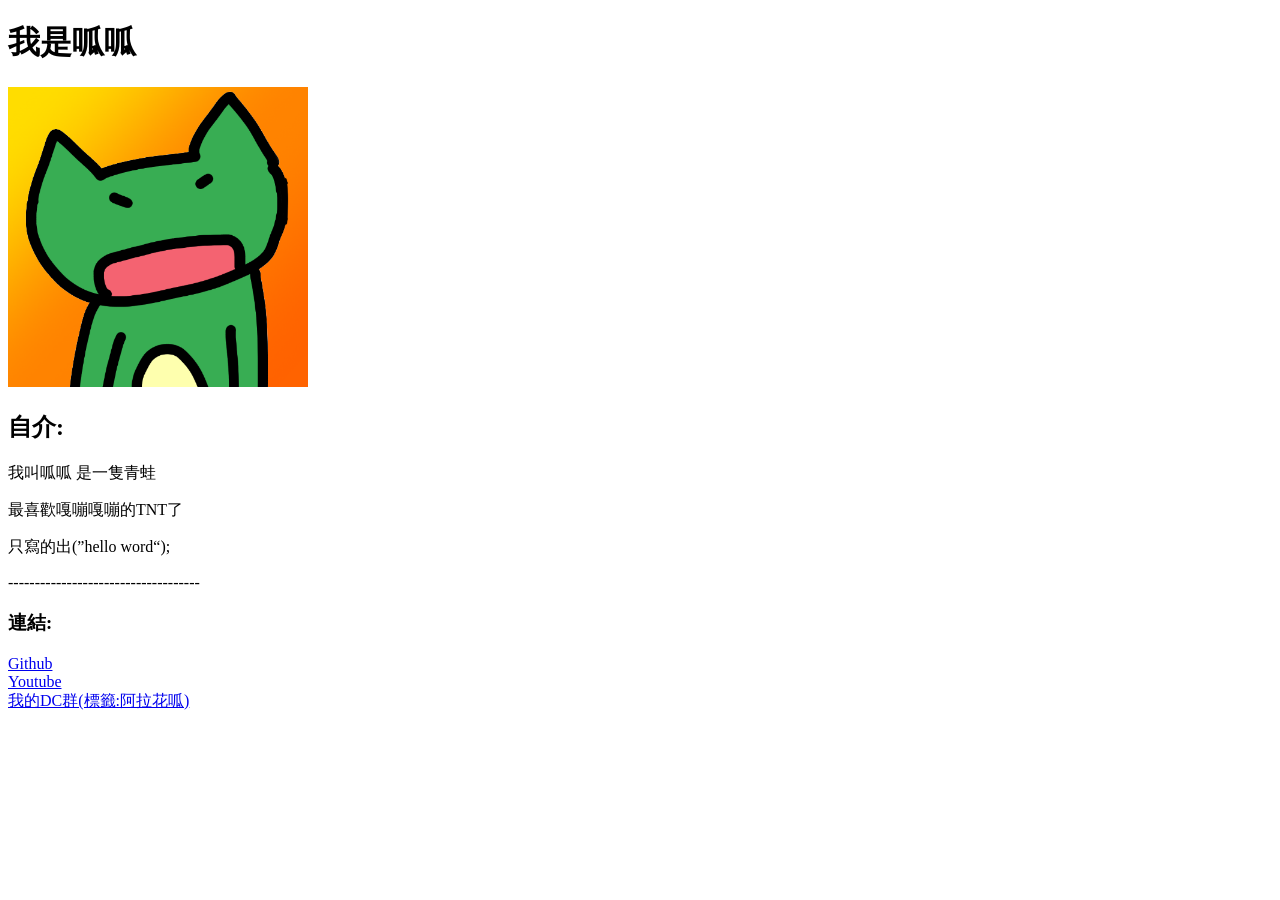
==== index.html @ 5680eeab "Fix HTML formatting and structure" ====
<!DOCTYPE html>
<HTML>
<HEAD>
<TITLE>青呱Gua的網站</TITLE>
</HEAD>
<BODY>
    <h1>我是呱呱</h1>
     <img src="images/IMG_9209.png" alt=我的頭像 style="width: 300px;">
     <h2>自介:</h2>
     <p>我叫呱呱 是一隻青蛙</p>
     <p>最喜歡嘎嘣嘎嘣的TNT了</p>
     <p>只寫的出(”hello word“);</p>
     <p>------------------------------------</p>
     
     <h3>連結:</h3>
     <a href = "https://github.com/carol000000" target="_blank">Github</a><br>
     <a href = "https://www.youtube.com/@%E9%9B%B7%E5%BC%97" target="_blank">Youtube</a><br>
     <a href = "https://discord.gg/wXbXHhfvbd" target="_blank">我的DC群(標籤:阿拉花呱)</a><br>
</BODY>
</HTML>
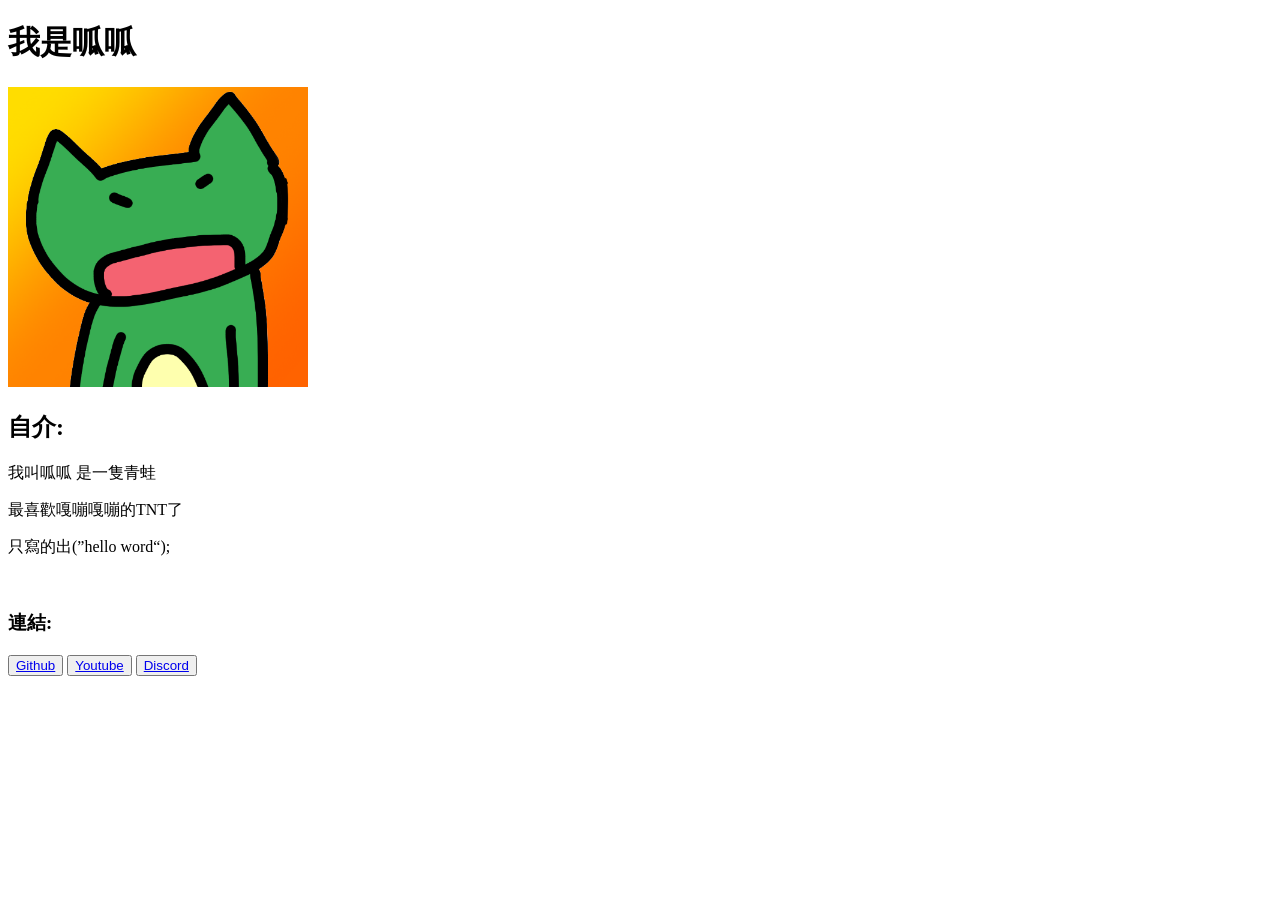
==== commit 98f879e5: "Update index.html to use buttons for links Replaced links with buttons for better UI." ====
--- a/index.html
+++ b/index.html
@@ -6,15 +6,16 @@
 <BODY>
     <h1>我是呱呱</h1>
      <img src="images/IMG_9209.png" alt=我的頭像 style="width: 300px;">
+    
      <h2>自介:</h2>
      <p>我叫呱呱 是一隻青蛙</p>
      <p>最喜歡嘎嘣嘎嘣的TNT了</p>
      <p>只寫的出(”hello word“);</p>
-     <p>------------------------------------</p>
-     
+     <br>
+    
      <h3>連結:</h3>
-     <a href = "https://github.com/carol000000" target="_blank">Github</a><br>
-     <a href = "https://www.youtube.com/@%E9%9B%B7%E5%BC%97" target="_blank">Youtube</a><br>
-     <a href = "https://discord.gg/wXbXHhfvbd" target="_blank">我的DC群(標籤:阿拉花呱)</a><br>
+     <button><a href = "https://github.com/carol000000" target="_blank">Github</a></button>
+     <button><a href = "https://www.youtube.com/@%E9%9B%B7%E5%BC%97" target="_blank">Youtube</a></button>
+     <button><a href = "https://discord.gg/wXbXHhfvbd" target="_blank">Discord</a></button>
 </BODY>
 </HTML>
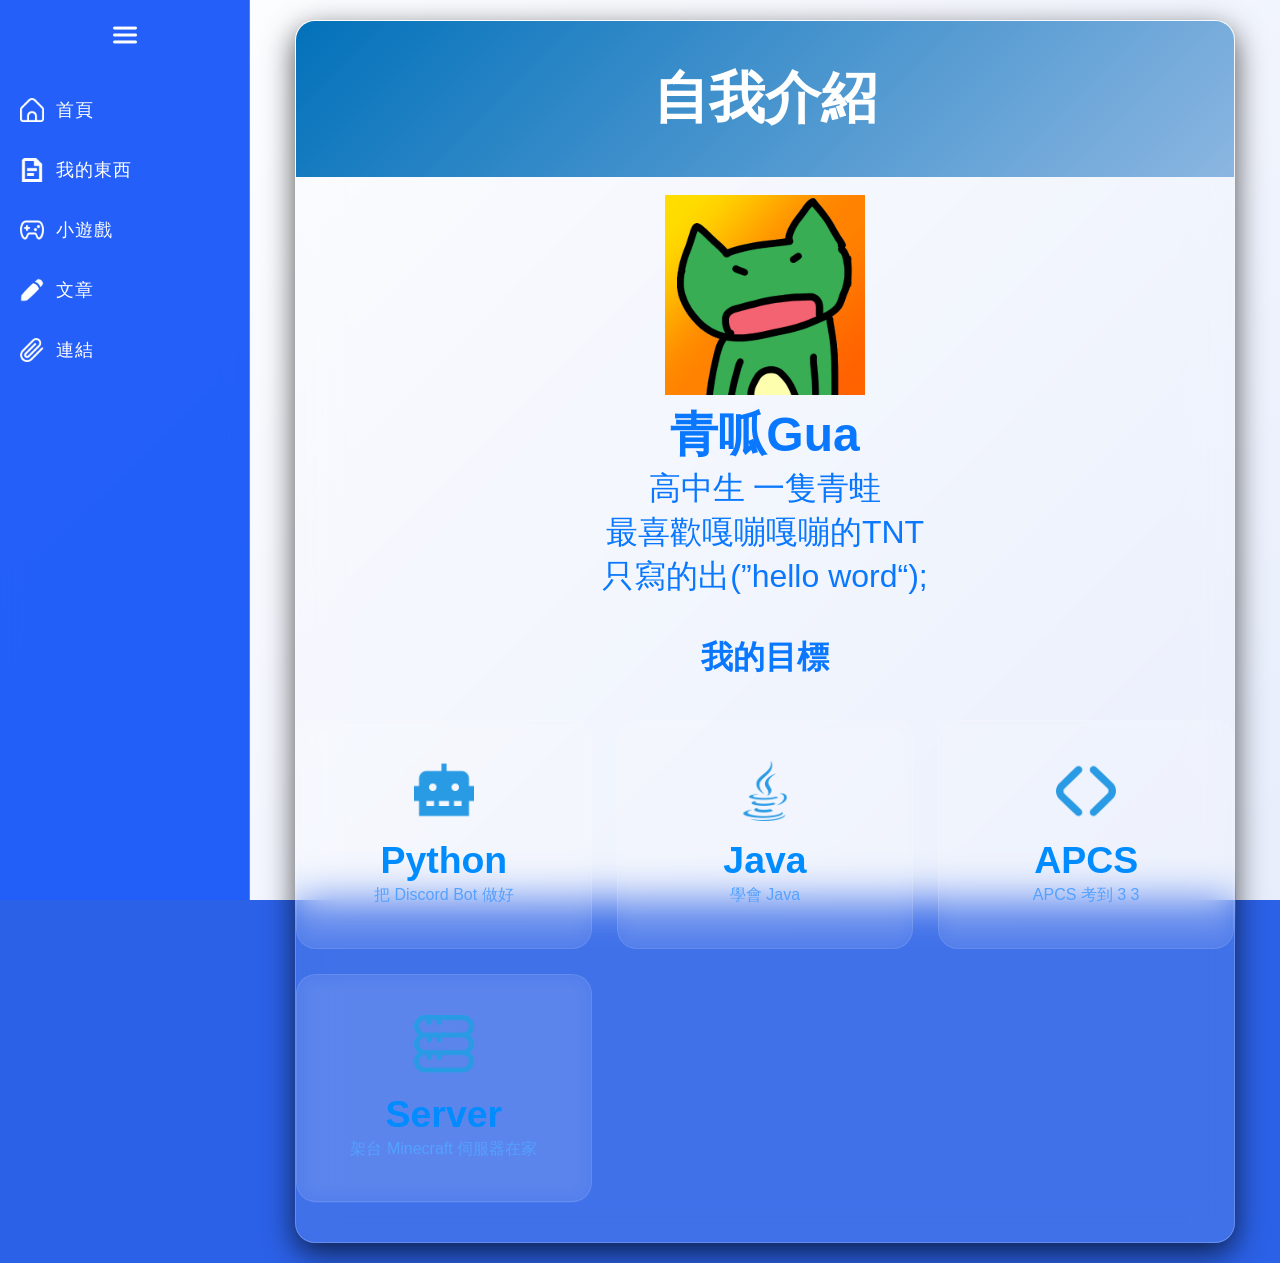
==== commit 97aea889: "新增連結" ====
--- a/index.html
+++ b/index.html
@@ -1,21 +1,95 @@
-<!DOCTYPE html>
-<HTML>
-<HEAD>
-<TITLE>青呱Gua的網站</TITLE>
-</HEAD>
-<BODY>
-    <h1>我是呱呱</h1>
-     <img src="images/IMG_9209.png" alt=我的頭像 style="width: 300px;">
-    
-     <h2>自介:</h2>
-     <p>我叫呱呱 是一隻青蛙</p>
-     <p>最喜歡嘎嘣嘎嘣的TNT了</p>
-     <p>只寫的出(”hello word“);</p>
-     <br>
-    
-     <h3>連結:</h3>
-     <button><a href = "https://github.com/carol000000" target="_blank">Github</a></button>
-     <button><a href = "https://www.youtube.com/@%E9%9B%B7%E5%BC%97" target="_blank">Youtube</a></button>
-     <button><a href = "https://discord.gg/wXbXHhfvbd" target="_blank">Discord</a></button>
-</BODY>
-</HTML>
+<!DOCTYPE html>
+<html lang="zh-TW">
+<head>
+    <meta charset="UTF-8">
+    <meta name="viewport" content="width=device-width, initial-scale=1.0">
+    <title>青呱Gua的網頁-首頁</title>
+    <link rel="stylesheet" href="style.css">
+</head>
+<body>
+
+    <input type="checkbox" id="menu-toggle" class="menu-checkbox">
+
+<nav class="sidebar">
+    <label for="menu-toggle" class="toggle-btn">
+        <img src="/images/menu-burger.png" alt="Toggle" class="nav-icon">
+    </label>
+    
+    <ul>
+        <li>
+            <a href="/index.html">
+                <img src="/images/home.png" alt="Home" class="nav-icon">
+                <span>首頁</span>
+            </a>
+        </li>
+        <li>
+            <a href="/html/item.html">
+                <img src="/images/document.png" alt="Items" class="nav-icon">
+                <span>我的東西</span>
+            </a>
+        </li>
+        <li>
+            <a href="/html/game.html">
+                <img src="/images/gamepad.png" alt="Games" class="nav-icon">
+                <span>小遊戲</span>
+            </a>
+        </li>
+        <li>
+            <a href="/html/parpar.html">
+                <img src="/images/pencil.png" alt="Posts" class="nav-icon">
+                <span>文章</span>
+            </a>
+        </li>
+        <li>
+            <a href="/html/link.html">
+                <img src="/images/clip.png" alt="Links" class="nav-icon">
+                <span>連結</span>
+            </a>
+        </li>
+    </ul>
+</nav>
+<div class="content">
+        <article class="main-card">
+            <header class="banner">
+                <h1>自我介紹</h1>
+            </header>
+            <br>
+            <section class="section-title">
+                <img src="/images/IMG_9209.png" height="200xp">
+                <h2>青呱Gua</h2>
+                <p>高中生 一隻青蛙</p>
+                <p>最喜歡嘎嘣嘎嘣的TNT</p>
+                <p>只寫的出(”hello word“);</p>
+                <br>
+<h3 class="section-title">我的目標</h3>
+<div class="card-grid">
+    <div class="info-card skill-hover">
+        <img src="/images/robot.png" alt="Python" class="target-icon">
+        <h3>Python</h3>
+        <p>把 Discord Bot 做好</p>
+    </div>
+
+    <div class="info-card skill-hover">
+        <img src="/images/java.png" alt="Java" class="target-icon">
+        <h3>Java</h3>
+        <p>學會 Java</p>
+    </div>
+
+    <div class="info-card skill-hover">
+        <img src="/images/code-simple.png" alt="APCS" class="target-icon">
+        <h3>APCS</h3>
+        <p>APCS 考到 3 3</p>
+    </div>
+
+    <div class="info-card skill-hover">
+        <img src="/images/database.png" alt="Server" class="target-icon">
+        <h3>Server</h3>
+        <p>架台 Minecraft 伺服器在家</p>
+    </div>
+</div>
+
+            </section>
+        </article> 
+    </div>
+</body>
+</html>
--- a/style.css
+++ b/style.css
@@ -0,0 +1,296 @@
+/* 定義全域變數方便修改 */
+:root {
+    --sidebar-width: 250px;
+    --sidebar-collapsed-width: 70px;
+    --glass-white: rgba(255, 255, 255, 0.1);
+    --glass-border: rgba(255, 255, 255, 0.2);
+}
+
+* {
+    margin: 0;
+    padding: 0;
+    box-sizing: border-box;
+}
+
+body {
+    background: #2b61e7; /* 深藍底色 */
+    /* 這裡可以換成你喜歡的背景圖 */
+    background-image: linear-gradient(135deg, #ffffff 0%, #ffffffe3 100%);
+    background-attachment: fixed;
+    color: rgb(9, 120, 255);/*文字顏色*/
+    font-family: sans-serif;
+    display: flex;
+    min-height: 100vh;
+}
+
+/* 隱藏 Checkbox 本身 */
+.menu-checkbox {
+    display: none;
+}
+
+/* --- 側邊欄樣式 --- */
+.sidebar {
+    width: var(--sidebar-width);
+    background: rgba(0, 70, 247, 0.863);
+    backdrop-filter: blur(12px);
+    border-right: 1px solid var(--glass-border);
+    position: fixed;
+    height: 100vh;
+    transition: width 0.3s ease;
+    z-index: 100;
+    overflow: hidden;
+    
+}
+
+/* 當 Checkbox 被勾選時，縮小側邊欄 */
+.menu-checkbox:checked ~ .sidebar {
+    width: var(--sidebar-collapsed-width);
+}
+
+/* 開關按鈕：確保水平與垂直都居中 */
+.toggle-btn {
+    color: #ffffff; /* 這裡設定你想要的開關顏色，例如金色 */
+    font-size: 1.5rem;
+    display: flex;
+    justify-content: center; /* 水平居中核心 */
+    align-items: center;     /* 垂直居中核心 */
+    height: 70px;            /* 固定高度 */
+    width: 100%;             /* 寬度撐滿側邊欄 */
+    cursor: pointer;
+    font-size: 1.4rem;
+}
+
+.sidebar ul {
+    list-style: none;
+    margin-top: 10px;
+}
+
+.sidebar a {
+    display: flex;
+    align-items: center;
+    color: rgb(255, 255, 255); /*側邊圖片顏色*/
+    text-decoration: none;
+    height: 60px;
+    white-space: nowrap;
+    transition: background 0.2s;
+}
+
+.sidebar a:hover {
+    background: rgba(255, 232, 25, 0.918); /*側邊選擇顏色*/
+}
+
+/* 讓選單圖示始終保持在側邊欄中央 */
+.sidebar i {
+    min-width: var(--sidebar-collapsed-width); /* 圖示佔位寬度等於收合寬度 */
+    text-align: center;
+    font-size: 1.2rem;
+}
+
+/* 收合時隱藏文字 */
+.menu-checkbox:checked ~ .sidebar span {
+    display: none;
+}
+
+/* --- 右側內容與置中邏輯 --- */
+.content {
+    flex: 1;
+    margin-left: var(--sidebar-width);
+    transition: margin-left 0.3s ease;
+    display: flex;
+    justify-content: center; /* 卡片水平居中 */
+    align-items: flex-start; /* 卡片靠上對齊，可改為 center */
+    padding: 20px 20px;      /* 上方留白 80px */
+    
+}
+
+/* 選單收合時，內容區跟著調整左邊距 */
+.menu-checkbox:checked ~ .content {
+    margin-left: var(--sidebar-collapsed-width);
+}
+
+/* 中央透明卡片 */
+.main-card {
+    width: 95%;          /* 在小螢幕時佔據 95% 的寬度 */
+    max-width: 1200px;   /* 將最大寬度從 800px 調大至 1200px */
+    
+    background: var(--glass-white);
+    backdrop-filter: blur(20px);
+    border: 1px solid var(--glass-border);
+    border-radius: 20px;
+    box-shadow: 0 10px 30px rgba(0, 0, 0, 0.685);/*陰影*/
+    
+    /* 確保在大寬度下依然置中 */
+    margin: 0 auto; 
+    overflow: hidden;
+}
+
+/* 為了配合變寬的頁面，橫幅高度也可以稍微縮減或調整 */
+.banner {
+    padding: 40px 60px; /* 減少上下內距，增加左右內距 */
+    text-align:center;   /* 如果寬度很大，標題靠左通常比置中好看 */
+    /* 漸層色  */
+     background: linear-gradient(135deg, #0271ba, #8bb6e1); 
+}
+.page-body {
+    padding: 40px;
+    line-height: 1.8;
+}
+/* 放大橫幅（Banner）的大標題 */
+.banner h1 {
+    font-size: 3.5rem;   /* 原本可能是 2.5rem，調大至 3.5rem */
+    font-weight: bold; 
+    color: #ffffff;  /* 加粗讓它更有份量 */
+}
+
+/* 放大頁面內文 */
+.page-body p {
+    font-size: 1.25rem;  /* 稍微放大，適合閱讀 */
+    line-height: 1.8;    /* 增加行高，文字才不會擠在一起 */
+}
+
+.page-body h2{
+    font-size: 2rem;
+}
+
+/* 放大側邊選單的文字 */
+.sidebar span {
+    font-size: 1.1rem;   /* 讓選單文字更清晰 */
+    letter-spacing: 1px; /* 增加字距，質感更好 */
+}
+/*-----------------------------------------------------*/
+
+/* 全域平滑捲動 */
+html {
+    scroll-behavior: smooth;
+}
+
+/* 區塊基礎設定 */
+.scroll-section {
+    padding: 80px 40px;
+    min-height: 50vh;
+    border-bottom: 1px solid rgba(255, 255, 255, 0.763);
+}
+
+.section-title {
+    text-align: center;
+    margin-bottom: 40px;
+    font-size: 2rem;
+}
+
+/* 橫向網格佈局 */
+.card-grid {
+    display: grid;
+    grid-template-columns: repeat(auto-fit, minmax(250px, 1fr));
+    gap: 25px;
+}
+
+/* 通用卡片基礎樣式 */
+.info-card {
+    background: rgba(255, 255, 255, 0.05); /* 玻璃感半透明 */
+    border: 1px solid rgba(255, 255, 255, 0.1);
+    border-radius: 20px;
+    padding: 40px 30px;
+    text-align: center;
+    /* 動畫過渡：0.4s 讓浮動看起來更絲滑 */
+    transition: all 0.4s cubic-bezier(0.175, 0.885, 0.32, 1.275);
+    backdrop-filter: blur(10px);
+}
+
+/* 4. 卡片內部元素樣式 */
+.info-card i {
+    font-size: 3.5rem;
+    margin-bottom: 20px;
+    display: block;
+    color: #3498db; /* 統一圖示顏色，也可以在 HTML 內個別設定 */
+}
+
+
+/* 3. 滑鼠碰到後的顏色與浮動效果 (Hover) */
+.skill-hover:hover {
+    background: rgba(52, 152, 219, 0.15); /* 淡淡的藍色背景 */
+    border-color: #3498db;                /* 藍色邊框 */
+    transform: translateY(-15px);         /* 向上浮起 15px */
+    box-shadow: 0 15px 30px rgba(52, 152, 219, 0.3); /* 藍色發光陰影 */
+}
+
+/* 目標卡片：碰到變色浮起 */
+.goal-hover:hover {
+    background: rgb(255, 255, 255); /* 背景 */
+    border-color: #ffffff;                /* 邊框 */
+    transform: translateY(-15px) scale(1.02);
+    box-shadow: 0 15px 30px rgba(255, 255, 255, 0.89); /* 發光陰影 */
+}
+
+.info-card p {
+    color: #f7b900;
+    font-size: 1rem;
+    line-height: 1.6;
+}
+
+/* 側欄圖示通用樣式 */
+.nav-icon {
+    width: 24px;         /* 設定適合的大小 */
+    height: 24px;
+    margin-right: 12px;  /* 圖片與文字的間距 */
+    object-fit: contain; /* 確保圖片比例不變形 */
+    vertical-align: middle; 
+    transition: transform 0.2s ease;
+}
+
+/* 確保選單連結是 Flex 佈局，這樣圖示和文字才會完美對齊 */
+.sidebar ul li a {
+    display: flex;
+    align-items: center;
+    padding: 12px 20px;
+    text-decoration: none;
+    color: white;
+}
+
+/* 當滑鼠碰到選單時，讓圖片有一點縮放效果 */
+.sidebar ul li a:hover .nav-icon {
+    transform: scale(1.1);
+}
+
+/* 針對切換按鈕的圖片微調 (如果需要大一點) */
+.toggle-btn .nav-icon {
+    margin-right: 0;
+    width: 28px;
+    height: 28px;
+    cursor: pointer;
+}
+
+/* 針對側欄圖片標籤 */
+.sidebar .nav-icon {
+    /* 核心指令：先將亮度降為 0 (變黑)，再反轉顏色 (黑變白) */
+    filter: brightness(0) invert(1);
+    
+    /* 基礎樣式微調 */
+    width: 24px;
+    height: 24px;
+    transition: filter 0.3s ease; /* 讓 hover 效果平滑 */
+}
+
+/* 滑鼠碰到選單時，恢復原色（例如圖片原本的藍色） */
+.sidebar ul li a:hover .nav-icon {
+    filter: none; /* 移除濾鏡 */
+}
+
+/* 目標區塊圖片基礎樣式 */
+.target-icon, .nav-icon {
+    width: 60px;
+    height: 60px;
+    /* 這串代碼能將「純黑色」圖片轉為亮藍色 (#3498db) */
+    filter: invert(51%) sepia(85%) saturate(1915%) hue-rotate(178deg) brightness(95%) contrast(88%);
+    
+    transition: all 0.3s ease;
+}
+
+
+.info-card h3 {
+    margin-top: 10px;
+    color: #008cff;
+}
+
+.info-card p {
+    color: #54a1ff;
+}
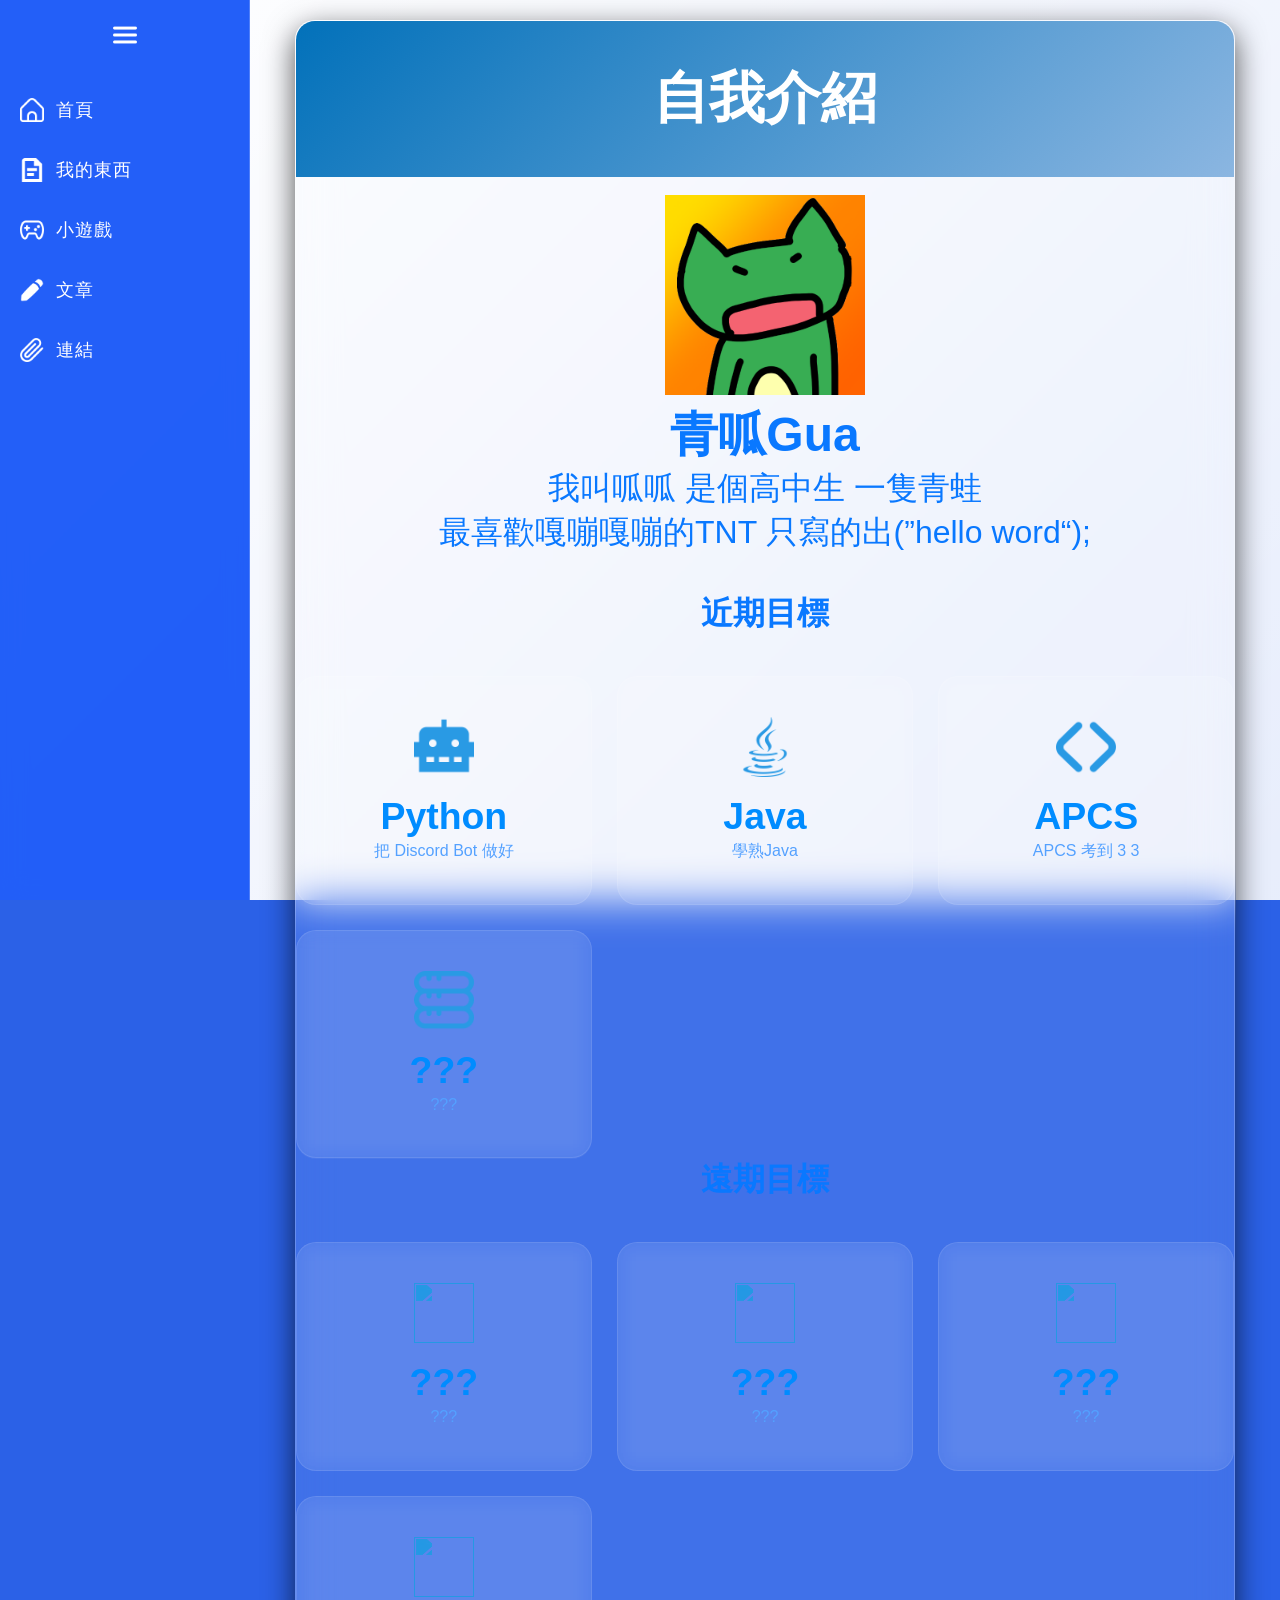
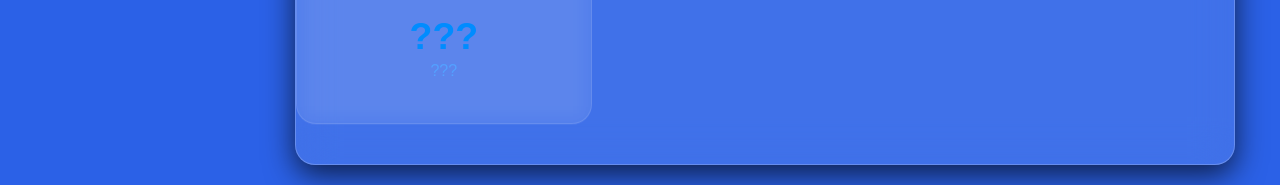
==== commit a05e4e8b: "123" ====
--- a/index.html
+++ b/index.html
@@ -4,7 +4,7 @@
     <meta charset="UTF-8">
     <meta name="viewport" content="width=device-width, initial-scale=1.0">
     <title>青呱Gua的網頁-首頁</title>
-    <link rel="stylesheet" href="style.css">
+    <link rel="stylesheet" href="/css/style.css">
 </head>
 <body>
 
@@ -57,11 +57,11 @@
             <section class="section-title">
                 <img src="/images/IMG_9209.png" height="200xp">
                 <h2>青呱Gua</h2>
-                <p>高中生 一隻青蛙</p>
-                <p>最喜歡嘎嘣嘎嘣的TNT</p>
-                <p>只寫的出(”hello word“);</p>
+                <p>我叫呱呱 是個高中生 一隻青蛙 </p>
+                <p>最喜歡嘎嘣嘎嘣的TNT 只寫的出(”hello word“);</p>
+
                 <br>
-<h3 class="section-title">我的目標</h3>
+<h3 class="section-title">近期目標</h3>
 <div class="card-grid">
     <div class="info-card skill-hover">
         <img src="/images/robot.png" alt="Python" class="target-icon">
@@ -72,7 +72,7 @@
     <div class="info-card skill-hover">
         <img src="/images/java.png" alt="Java" class="target-icon">
         <h3>Java</h3>
-        <p>學會 Java</p>
+        <p>學熟Java</p>
     </div>
 
     <div class="info-card skill-hover">
@@ -83,10 +83,38 @@
 
     <div class="info-card skill-hover">
         <img src="/images/database.png" alt="Server" class="target-icon">
-        <h3>Server</h3>
-        <p>架台 Minecraft 伺服器在家</p>
+        <h3>???</h3>
+        <p>???</p>
     </div>
 </div>
+
+<h3 class="section-title">遠期目標</h3>
+<div class="card-grid">
+    <div class="info-card skill-hover">
+        <img src="" class="target-icon">
+        <h3>???</h3>
+        <p>???</p>
+    </div>
+
+    <div class="info-card skill-hover">
+        <img src="" class="target-icon">
+        <h3>???</h3>
+        <p>???</p>
+    </div>
+
+    <div class="info-card skill-hover">
+        <img src="" class="target-icon">
+        <h3>???</h3>
+        <p>???</p>
+    </div>
+
+    <div class="info-card skill-hover">
+        <img src="" class="target-icon">
+        <h3>???</h3>
+        <p>???</p>
+    </div>
+</div>
+
 
             </section>
         </article> 
--- a/css/style.css
+++ b/css/style.css
@@ -0,0 +1,296 @@
+/* 定義全域變數方便修改 */
+:root {
+    --sidebar-width: 250px;
+    --sidebar-collapsed-width: 70px;
+    --glass-white: rgba(255, 255, 255, 0.1);
+    --glass-border: rgba(255, 255, 255, 0.2);
+}
+
+* {
+    margin: 0;
+    padding: 0;
+    box-sizing: border-box;
+}
+
+body {
+    background: #2b61e7; /* 深藍底色 */
+    /* 這裡可以換成你喜歡的背景圖 */
+    background-image: linear-gradient(135deg, #ffffff 0%, #ffffffe3 100%);
+    background-attachment: fixed;
+    color: rgb(9, 120, 255);/*文字顏色*/
+    font-family: sans-serif;
+    display: flex;
+    min-height: 100vh;
+}
+
+/* 隱藏 Checkbox 本身 */
+.menu-checkbox {
+    display: none;
+}
+
+/* --- 側邊欄樣式 --- */
+.sidebar {
+    width: var(--sidebar-width);
+    background: rgba(0, 70, 247, 0.863);
+    backdrop-filter: blur(12px);
+    border-right: 1px solid var(--glass-border);
+    position: fixed;
+    height: 100vh;
+    transition: width 0.3s ease;
+    z-index: 100;
+    overflow: hidden;
+    
+}
+
+/* 當 Checkbox 被勾選時，縮小側邊欄 */
+.menu-checkbox:checked ~ .sidebar {
+    width: var(--sidebar-collapsed-width);
+}
+
+/* 開關按鈕：確保水平與垂直都居中 */
+.toggle-btn {
+    color: #ffffff; /* 這裡設定你想要的開關顏色，例如金色 */
+    font-size: 1.5rem;
+    display: flex;
+    justify-content: center; /* 水平居中核心 */
+    align-items: center;     /* 垂直居中核心 */
+    height: 70px;            /* 固定高度 */
+    width: 100%;             /* 寬度撐滿側邊欄 */
+    cursor: pointer;
+    font-size: 1.4rem;
+}
+
+.sidebar ul {
+    list-style: none;
+    margin-top: 10px;
+}
+
+.sidebar a {
+    display: flex;
+    align-items: center;
+    color: rgb(255, 255, 255); /*側邊圖片顏色*/
+    text-decoration: none;
+    height: 60px;
+    white-space: nowrap;
+    transition: background 0.2s;
+}
+
+.sidebar a:hover {
+    background: rgba(255, 232, 25, 0.918); /*側邊選擇顏色*/
+}
+
+/* 讓選單圖示始終保持在側邊欄中央 */
+.sidebar i {
+    min-width: var(--sidebar-collapsed-width); /* 圖示佔位寬度等於收合寬度 */
+    text-align: center;
+    font-size: 1.2rem;
+}
+
+/* 收合時隱藏文字 */
+.menu-checkbox:checked ~ .sidebar span {
+    display: none;
+}
+
+/* --- 右側內容與置中邏輯 --- */
+.content {
+    flex: 1;
+    margin-left: var(--sidebar-width);
+    transition: margin-left 0.3s ease;
+    display: flex;
+    justify-content: center; /* 卡片水平居中 */
+    align-items: flex-start; /* 卡片靠上對齊，可改為 center */
+    padding: 20px 20px;      /* 上方留白 80px */
+    
+}
+
+/* 選單收合時，內容區跟著調整左邊距 */
+.menu-checkbox:checked ~ .content {
+    margin-left: var(--sidebar-collapsed-width);
+}
+
+/* 中央透明卡片 */
+.main-card {
+    width: 95%;          /* 在小螢幕時佔據 95% 的寬度 */
+    max-width: 1200px;   /* 將最大寬度從 800px 調大至 1200px */
+    
+    background: var(--glass-white);
+    backdrop-filter: blur(20px);
+    border: 1px solid var(--glass-border);
+    border-radius: 20px;
+    box-shadow: 0 10px 30px rgba(0, 0, 0, 0.685);/*陰影*/
+    
+    /* 確保在大寬度下依然置中 */
+    margin: 0 auto; 
+    overflow: hidden;
+}
+
+/* 為了配合變寬的頁面，橫幅高度也可以稍微縮減或調整 */
+.banner {
+    padding: 40px 60px; /* 減少上下內距，增加左右內距 */
+    text-align:center;   /* 如果寬度很大，標題靠左通常比置中好看 */
+    /* 漸層色  */
+     background: linear-gradient(135deg, #0271ba, #8bb6e1); 
+}
+.page-body {
+    padding: 40px;
+    line-height: 1.8;
+}
+/* 放大橫幅（Banner）的大標題 */
+.banner h1 {
+    font-size: 3.5rem;   /* 原本可能是 2.5rem，調大至 3.5rem */
+    font-weight: bold; 
+    color: #ffffff;  /* 加粗讓它更有份量 */
+}
+
+/* 放大頁面內文 */
+.page-body p {
+    font-size: 1.25rem;  /* 稍微放大，適合閱讀 */
+    line-height: 1.8;    /* 增加行高，文字才不會擠在一起 */
+}
+
+.page-body h2{
+    font-size: 2rem;
+}
+
+/* 放大側邊選單的文字 */
+.sidebar span {
+    font-size: 1.1rem;   /* 讓選單文字更清晰 */
+    letter-spacing: 1px; /* 增加字距，質感更好 */
+}
+/*-----------------------------------------------------*/
+
+/* 全域平滑捲動 */
+html {
+    scroll-behavior: smooth;
+}
+
+/* 區塊基礎設定 */
+.scroll-section {
+    padding: 80px 40px;
+    min-height: 50vh;
+    border-bottom: 1px solid rgba(255, 255, 255, 0.763);
+}
+
+.section-title {
+    text-align: center;
+    margin-bottom: 40px;
+    font-size: 2rem;
+}
+
+/* 橫向網格佈局 */
+.card-grid {
+    display: grid;
+    grid-template-columns: repeat(auto-fit, minmax(250px, 1fr));
+    gap: 25px;
+}
+
+/* 通用卡片基礎樣式 */
+.info-card {
+    background: rgba(255, 255, 255, 0.05); /* 玻璃感半透明 */
+    border: 1px solid rgba(255, 255, 255, 0.1);
+    border-radius: 20px;
+    padding: 40px 30px;
+    text-align: center;
+    /* 動畫過渡：0.4s 讓浮動看起來更絲滑 */
+    transition: all 0.4s cubic-bezier(0.175, 0.885, 0.32, 1.275);
+    backdrop-filter: blur(10px);
+}
+
+/* 4. 卡片內部元素樣式 */
+.info-card i {
+    font-size: 3.5rem;
+    margin-bottom: 20px;
+    display: block;
+    color: #3498db; /* 統一圖示顏色，也可以在 HTML 內個別設定 */
+}
+
+
+/* 3. 滑鼠碰到後的顏色與浮動效果 (Hover) */
+.skill-hover:hover {
+    background: rgba(52, 152, 219, 0.15); /* 淡淡的藍色背景 */
+    border-color: #3498db;                /* 藍色邊框 */
+    transform: translateY(-15px);         /* 向上浮起 15px */
+    box-shadow: 0 15px 30px rgba(52, 152, 219, 0.3); /* 藍色發光陰影 */
+}
+
+/* 目標卡片：碰到變色浮起 */
+.goal-hover:hover {
+    background: rgb(255, 255, 255); /* 背景 */
+    border-color: #ffffff;                /* 邊框 */
+    transform: translateY(-15px) scale(1.02);
+    box-shadow: 0 15px 30px rgba(255, 255, 255, 0.89); /* 發光陰影 */
+}
+
+.info-card p {
+    color: #f7b900;
+    font-size: 1rem;
+    line-height: 1.6;
+}
+
+/* 側欄圖示通用樣式 */
+.nav-icon {
+    width: 24px;         /* 設定適合的大小 */
+    height: 24px;
+    margin-right: 12px;  /* 圖片與文字的間距 */
+    object-fit: contain; /* 確保圖片比例不變形 */
+    vertical-align: middle; 
+    transition: transform 0.2s ease;
+}
+
+/* 確保選單連結是 Flex 佈局，這樣圖示和文字才會完美對齊 */
+.sidebar ul li a {
+    display: flex;
+    align-items: center;
+    padding: 12px 20px;
+    text-decoration: none;
+    color: white;
+}
+
+/* 當滑鼠碰到選單時，讓圖片有一點縮放效果 */
+.sidebar ul li a:hover .nav-icon {
+    transform: scale(1.1);
+}
+
+/* 針對切換按鈕的圖片微調 (如果需要大一點) */
+.toggle-btn .nav-icon {
+    margin-right: 0;
+    width: 28px;
+    height: 28px;
+    cursor: pointer;
+}
+
+/* 針對側欄圖片標籤 */
+.sidebar .nav-icon {
+    /* 核心指令：先將亮度降為 0 (變黑)，再反轉顏色 (黑變白) */
+    filter: brightness(0) invert(1);
+    
+    /* 基礎樣式微調 */
+    width: 24px;
+    height: 24px;
+    transition: filter 0.3s ease; /* 讓 hover 效果平滑 */
+}
+
+/* 滑鼠碰到選單時，恢復原色（例如圖片原本的藍色） */
+.sidebar ul li a:hover .nav-icon {
+    filter: none; /* 移除濾鏡 */
+}
+
+/* 目標區塊圖片基礎樣式 */
+.target-icon, .nav-icon {
+    width: 60px;
+    height: 60px;
+    /* 這串代碼能將「純黑色」圖片轉為亮藍色 (#3498db) */
+    filter: invert(51%) sepia(85%) saturate(1915%) hue-rotate(178deg) brightness(95%) contrast(88%);
+    
+    transition: all 0.3s ease;
+}
+
+
+.info-card h3 {
+    margin-top: 10px;
+    color: #008cff;
+}
+
+.info-card p {
+    color: #54a1ff;
+}
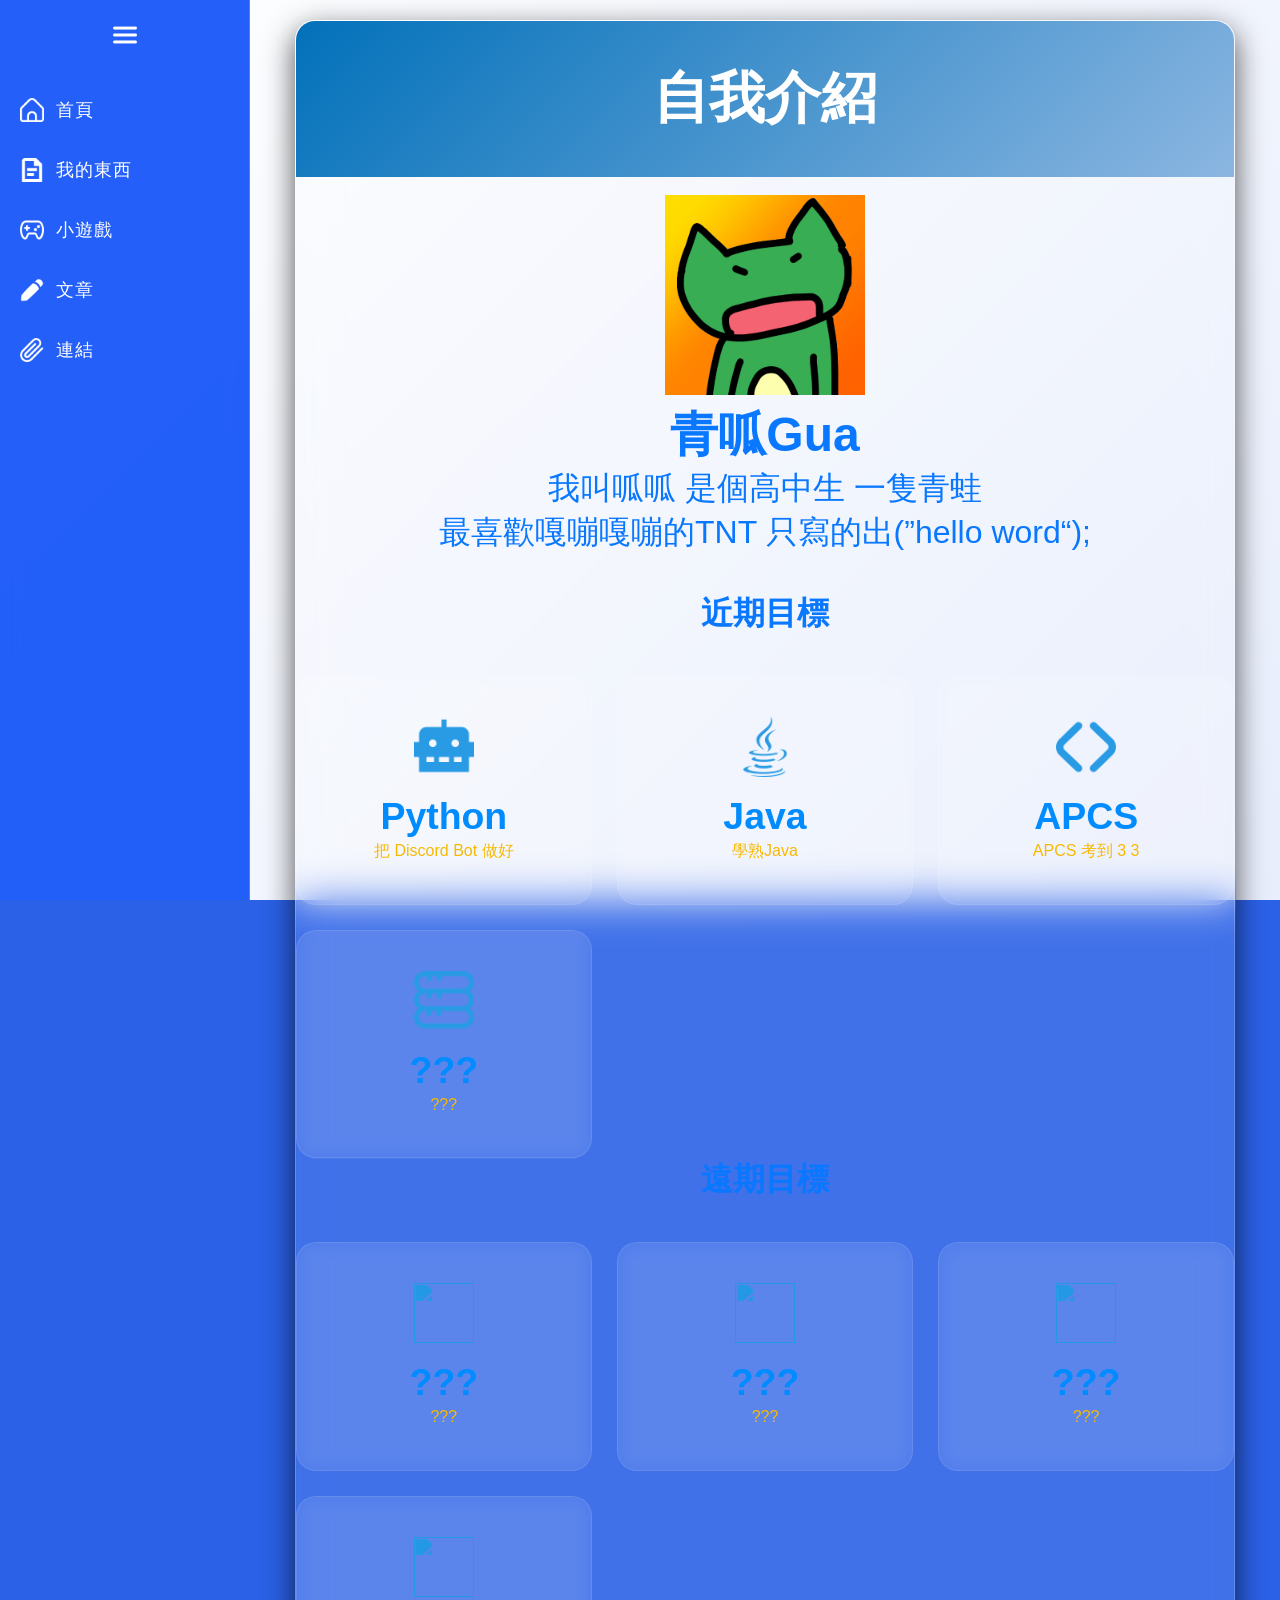
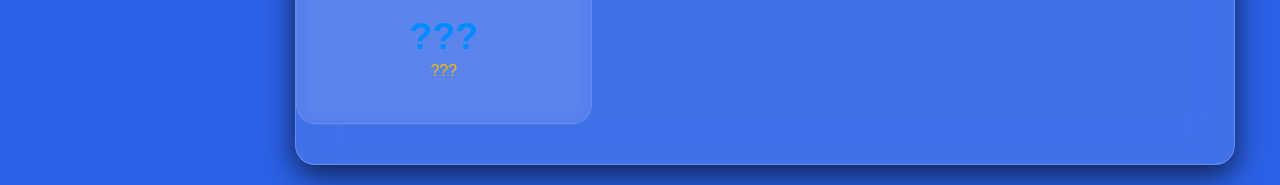
==== commit 1e140bb8: "123" ====
--- a/index.html
+++ b/index.html
@@ -1,54 +1,56 @@
 <!DOCTYPE html>
 <html lang="zh-TW">
+
 <head>
     <meta charset="UTF-8">
     <meta name="viewport" content="width=device-width, initial-scale=1.0">
     <title>青呱Gua的網頁-首頁</title>
     <link rel="stylesheet" href="/css/style.css">
 </head>
+
 <body>
 
     <input type="checkbox" id="menu-toggle" class="menu-checkbox">
 
-<nav class="sidebar">
-    <label for="menu-toggle" class="toggle-btn">
-        <img src="/images/menu-burger.png" alt="Toggle" class="nav-icon">
-    </label>
-    
-    <ul>
-        <li>
-            <a href="/index.html">
-                <img src="/images/home.png" alt="Home" class="nav-icon">
-                <span>首頁</span>
-            </a>
-        </li>
-        <li>
-            <a href="/html/item.html">
-                <img src="/images/document.png" alt="Items" class="nav-icon">
-                <span>我的東西</span>
-            </a>
-        </li>
-        <li>
-            <a href="/html/game.html">
-                <img src="/images/gamepad.png" alt="Games" class="nav-icon">
-                <span>小遊戲</span>
-            </a>
-        </li>
-        <li>
-            <a href="/html/parpar.html">
-                <img src="/images/pencil.png" alt="Posts" class="nav-icon">
-                <span>文章</span>
-            </a>
-        </li>
-        <li>
-            <a href="/html/link.html">
-                <img src="/images/clip.png" alt="Links" class="nav-icon">
-                <span>連結</span>
-            </a>
-        </li>
-    </ul>
-</nav>
-<div class="content">
+    <nav class="sidebar">
+        <label for="menu-toggle" class="toggle-btn">
+            <img src="/images/menu-burger.png" alt="Toggle" class="nav-icon">
+        </label>
+
+        <ul>
+            <li>
+                <a href="/index.html">
+                    <img src="/images/home.png" alt="Home" class="nav-icon">
+                    <span>首頁</span>
+                </a>
+            </li>
+            <li>
+                <a href="/html/item.html">
+                    <img src="/images/document.png" alt="Items" class="nav-icon">
+                    <span>我的東西</span>
+                </a>
+            </li>
+            <li>
+                <a href="/html/game.html">
+                    <img src="/images/gamepad.png" alt="Games" class="nav-icon">
+                    <span>小遊戲</span>
+                </a>
+            </li>
+            <li>
+                <a href="/html/parpar.html">
+                    <img src="/images/pencil.png" alt="Posts" class="nav-icon">
+                    <span>文章</span>
+                </a>
+            </li>
+            <li>
+                <a href="/html/link.html">
+                    <img src="/images/clip.png" alt="Links" class="nav-icon">
+                    <span>連結</span>
+                </a>
+            </li>
+        </ul>
+    </nav>
+    <div class="content">
         <article class="main-card">
             <header class="banner">
                 <h1>自我介紹</h1>
@@ -61,63 +63,64 @@
                 <p>最喜歡嘎嘣嘎嘣的TNT 只寫的出(”hello word“);</p>
 
                 <br>
-<h3 class="section-title">近期目標</h3>
-<div class="card-grid">
-    <div class="info-card skill-hover">
-        <img src="/images/robot.png" alt="Python" class="target-icon">
-        <h3>Python</h3>
-        <p>把 Discord Bot 做好</p>
-    </div>
+                <h3 class="section-title">近期目標</h3>
+                <div class="card-grid">
+                    <div class="info-card skill-hover">
+                        <img src="/images/robot.png" alt="Python" class="target-icon">
+                        <h3>Python</h3>
+                        <p>把 Discord Bot 做好</p>
+                    </div>
 
-    <div class="info-card skill-hover">
-        <img src="/images/java.png" alt="Java" class="target-icon">
-        <h3>Java</h3>
-        <p>學熟Java</p>
-    </div>
+                    <div class="info-card skill-hover">
+                        <img src="/images/java.png" alt="Java" class="target-icon">
+                        <h3>Java</h3>
+                        <p>學熟Java</p>
+                    </div>
 
-    <div class="info-card skill-hover">
-        <img src="/images/code-simple.png" alt="APCS" class="target-icon">
-        <h3>APCS</h3>
-        <p>APCS 考到 3 3</p>
-    </div>
+                    <div class="info-card skill-hover">
+                        <img src="/images/code-simple.png" alt="APCS" class="target-icon">
+                        <h3>APCS</h3>
+                        <p>APCS 考到 3 3</p>
+                    </div>
 
-    <div class="info-card skill-hover">
-        <img src="/images/database.png" alt="Server" class="target-icon">
-        <h3>???</h3>
-        <p>???</p>
-    </div>
-</div>
+                    <div class="info-card skill-hover">
+                        <img src="/images/database.png" alt="Server" class="target-icon">
+                        <h3>???</h3>
+                        <p>???</p>
+                    </div>
+                </div>
 
-<h3 class="section-title">遠期目標</h3>
-<div class="card-grid">
-    <div class="info-card skill-hover">
-        <img src="" class="target-icon">
-        <h3>???</h3>
-        <p>???</p>
-    </div>
+                <h3 class="section-title">遠期目標</h3>
+                <div class="card-grid">
+                    <div class="info-card skill-hover">
+                        <img src="" class="target-icon">
+                        <h3>???</h3>
+                        <p>???</p>
+                    </div>
 
-    <div class="info-card skill-hover">
-        <img src="" class="target-icon">
-        <h3>???</h3>
-        <p>???</p>
-    </div>
+                    <div class="info-card skill-hover">
+                        <img src="" class="target-icon">
+                        <h3>???</h3>
+                        <p>???</p>
+                    </div>
 
-    <div class="info-card skill-hover">
-        <img src="" class="target-icon">
-        <h3>???</h3>
-        <p>???</p>
-    </div>
+                    <div class="info-card skill-hover">
+                        <img src="" class="target-icon">
+                        <h3>???</h3>
+                        <p>???</p>
+                    </div>
 
-    <div class="info-card skill-hover">
-        <img src="" class="target-icon">
-        <h3>???</h3>
-        <p>???</p>
-    </div>
-</div>
+                    <div class="info-card skill-hover">
+                        <img src="" class="target-icon">
+                        <h3>???</h3>
+                        <p>???</p>
+                    </div>
+                </div>
 
 
             </section>
-        </article> 
+        </article>
     </div>
 </body>
+
 </html>
--- a/css/style.css
+++ b/css/style.css
@@ -291,6 +291,3 @@
     color: #008cff;
 }
 
-.info-card p {
-    color: #54a1ff;
-}
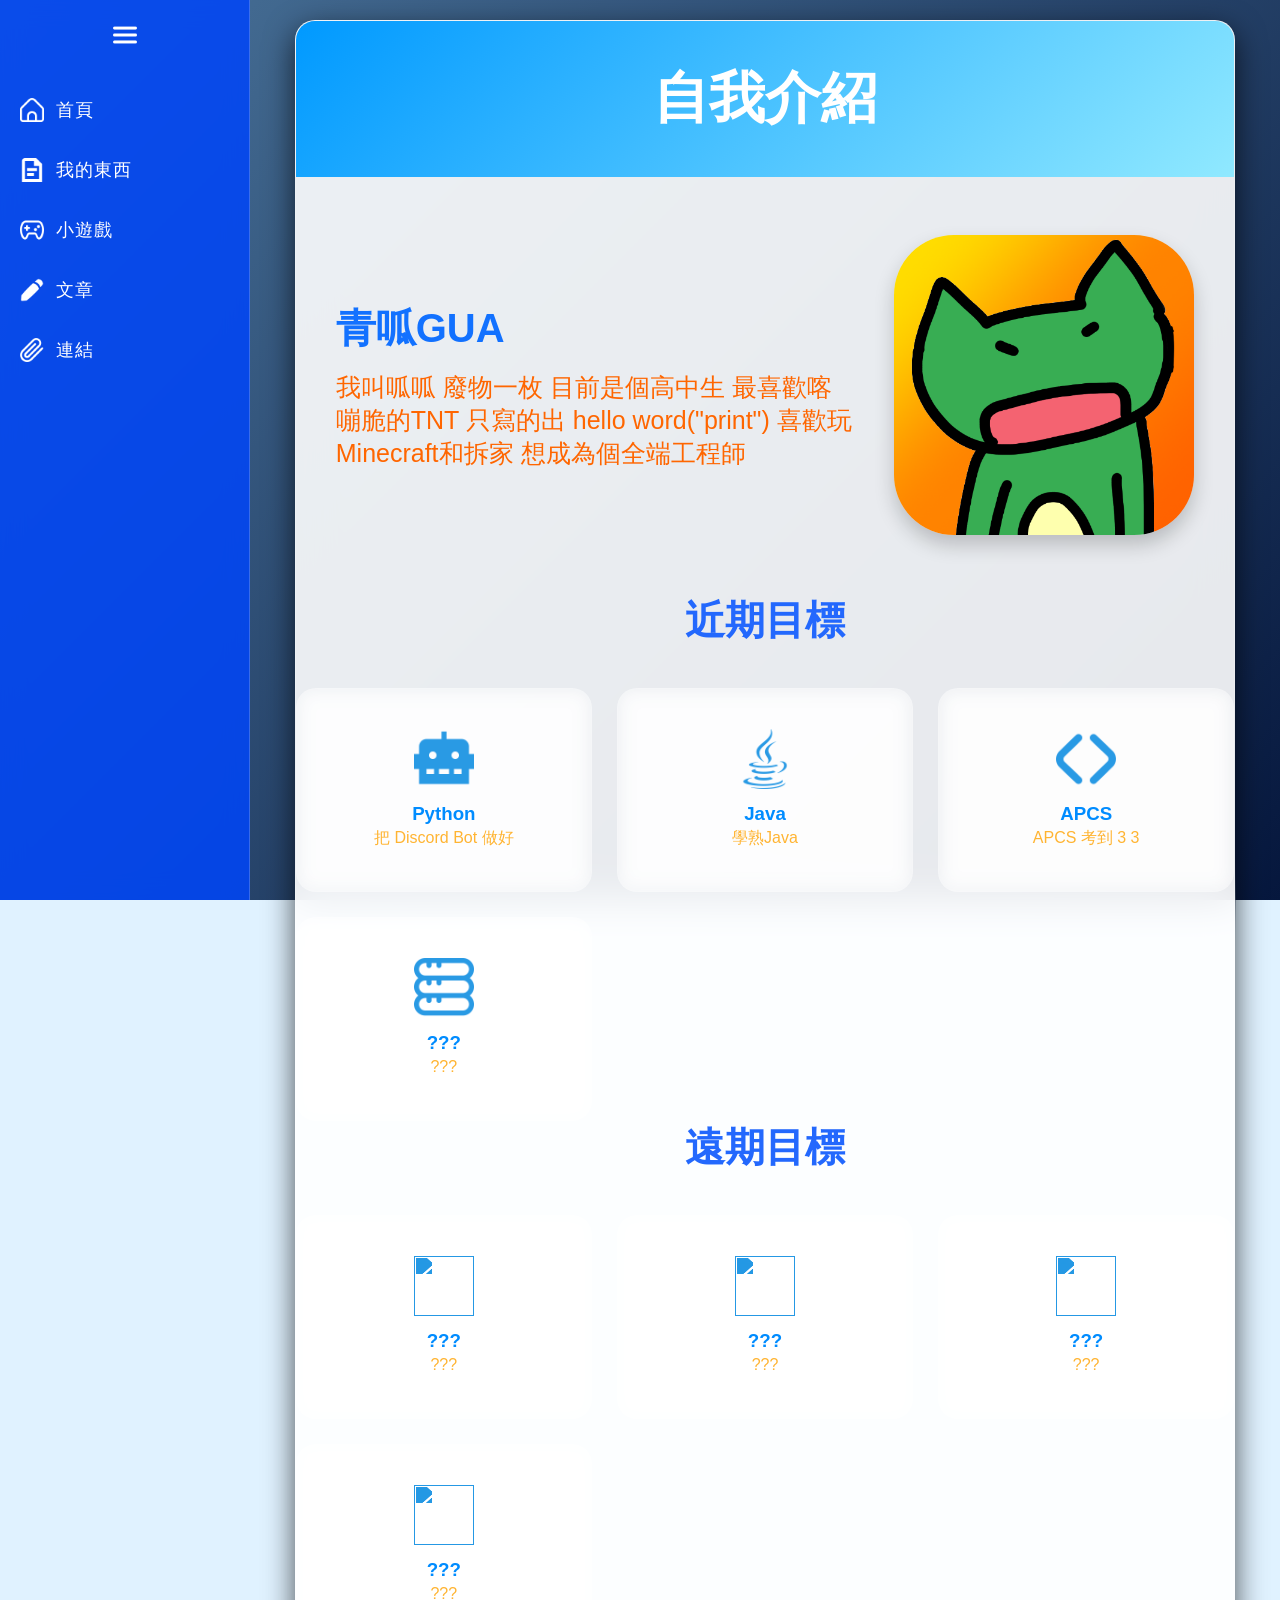
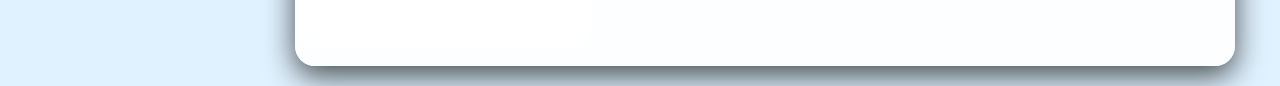
==== commit fcd83ff2: "background" ====
--- a/index.html
+++ b/index.html
@@ -5,6 +5,7 @@
     <meta charset="UTF-8">
     <meta name="viewport" content="width=device-width, initial-scale=1.0">
     <title>青呱Gua的網頁-首頁</title>
+    <link rel="icon" href="/images/mark.png" type="image/x-icon">
     <link rel="stylesheet" href="/css/style.css">
 </head>
 
@@ -56,11 +57,15 @@
                 <h1>自我介紹</h1>
             </header>
             <br>
-            <section class="section-title">
-                <img src="/images/IMG_9209.png" height="200xp">
-                <h2>青呱Gua</h2>
-                <p>我叫呱呱 是個高中生 一隻青蛙 </p>
-                <p>最喜歡嘎嘣嘎嘣的TNT 只寫的出(”hello word“);</p>
+<div class="intro-container2">
+    <div class="text-content">
+        <h2>青呱GUA</h2>
+        <p>我叫呱呱 廢物一枚 目前是個高中生 最喜歡喀嘣脆的TNT 只寫的出 hello word("print") 喜歡玩Minecraft和拆家 想成為個全端工程師</p>
+
+    </div>
+    <!-- 請確認這裡的圖片路徑正確 -->
+    <img src="/images/IMG_9209.png" alt="頭像">
+</div>
 
                 <br>
                 <h3 class="section-title">近期目標</h3>
@@ -117,7 +122,7 @@
                     </div>
                 </div>
 
-
+<br>
             </section>
         </article>
     </div>
--- a/css/style.css
+++ b/css/style.css
@@ -13,11 +13,10 @@
 }
 
 body {
-    background: #2b61e7; /* 深藍底色 */
-    /* 這裡可以換成你喜歡的背景圖 */
-    background-image: linear-gradient(135deg, #ffffff 0%, #ffffffe3 100%);
+    background: #e0f2ff; 
+    background-image: linear-gradient(135deg, #4a749b 0%, #06173d 100%);
     background-attachment: fixed;
-    color: rgb(9, 120, 255);/*文字顏色*/
+    color: #0978ff; /* 保留你原本的藍色文字 */
     font-family: sans-serif;
     display: flex;
     min-height: 100vh;
@@ -113,7 +112,7 @@
     width: 95%;          /* 在小螢幕時佔據 95% 的寬度 */
     max-width: 1200px;   /* 將最大寬度從 800px 調大至 1200px */
     
-    background: var(--glass-white);
+    background: rgba(255, 255, 255, 0.9);
     backdrop-filter: blur(20px);
     border: 1px solid var(--glass-border);
     border-radius: 20px;
@@ -129,7 +128,7 @@
     padding: 40px 60px; /* 減少上下內距，增加左右內距 */
     text-align:center;   /* 如果寬度很大，標題靠左通常比置中好看 */
     /* 漸層色  */
-     background: linear-gradient(135deg, #0271ba, #8bb6e1); 
+     background: linear-gradient(135deg, #0099ff, #90e9ff); 
 }
 .page-body {
     padding: 40px;
@@ -174,7 +173,8 @@
 .section-title {
     text-align: center;
     margin-bottom: 40px;
-    font-size: 2rem;
+    font-size: 2.5rem;
+    color: #2368fd;
 }
 
 /* 橫向網格佈局 */
@@ -182,6 +182,7 @@
     display: grid;
     grid-template-columns: repeat(auto-fit, minmax(250px, 1fr));
     gap: 25px;
+    
 }
 
 /* 通用卡片基礎樣式 */
@@ -207,8 +208,8 @@
 
 /* 3. 滑鼠碰到後的顏色與浮動效果 (Hover) */
 .skill-hover:hover {
-    background: rgba(52, 152, 219, 0.15); /* 淡淡的藍色背景 */
-    border-color: #3498db;                /* 藍色邊框 */
+    background: rgba(193, 230, 255, 0.537); /* 淡淡的藍色背景 */
+    border-color: #049bff;                /* 藍色邊框 */
     transform: translateY(-15px);         /* 向上浮起 15px */
     box-shadow: 0 15px 30px rgba(52, 152, 219, 0.3); /* 藍色發光陰影 */
 }
@@ -222,7 +223,7 @@
 }
 
 .info-card p {
-    color: #f7b900;
+    color: #ffb432;
     font-size: 1rem;
     line-height: 1.6;
 }
@@ -291,3 +292,42 @@
     color: #008cff;
 }
 
+/* 1. 先把原本這段刪除或註釋掉，它會讓圖片飛到右邊螢幕外 */
+/* .intro-image img {
+    padding-left: 600px; 
+} */
+
+/* 2. 確保使用這段 Flexbox 設定 */
+.intro-container2 {
+    display: flex;          /* 水平排列 */
+    align-items: center;    /* 垂直居中 */
+    justify-content: space-between; /* 文字靠左，圖片靠右 */
+    padding: 40px;          /* 給整個區塊一點內距 */
+    gap: 40px;              /* 文字與圖片中間的距離 */
+    
+}
+
+.text-content {
+    flex: 1;                /* 讓文字自動佔滿左側剩餘空間 */
+}
+
+.intro-container2 img {
+    width: 300px;           /* 設定圖片寬度 */
+    height: 300px;          /* 設定圖片高度 */
+    object-fit: cover;      /* 確保圖片裁切不變形 */
+    border-radius: 20%;     /* 如果你想讓頭像變成圓形的 */
+    box-shadow: 0 10px 20px rgba(0,0,0,0.2); /* 加點陰影比較好看 */
+}
+
+
+.intro-container2 h2 {
+    font-size: 2.5rem;
+    color: #1271ff;
+    margin-bottom: 15px;
+}
+
+.intro-container2 p {
+    font-size: 25px;
+    color: #ff6600;
+    
+}
